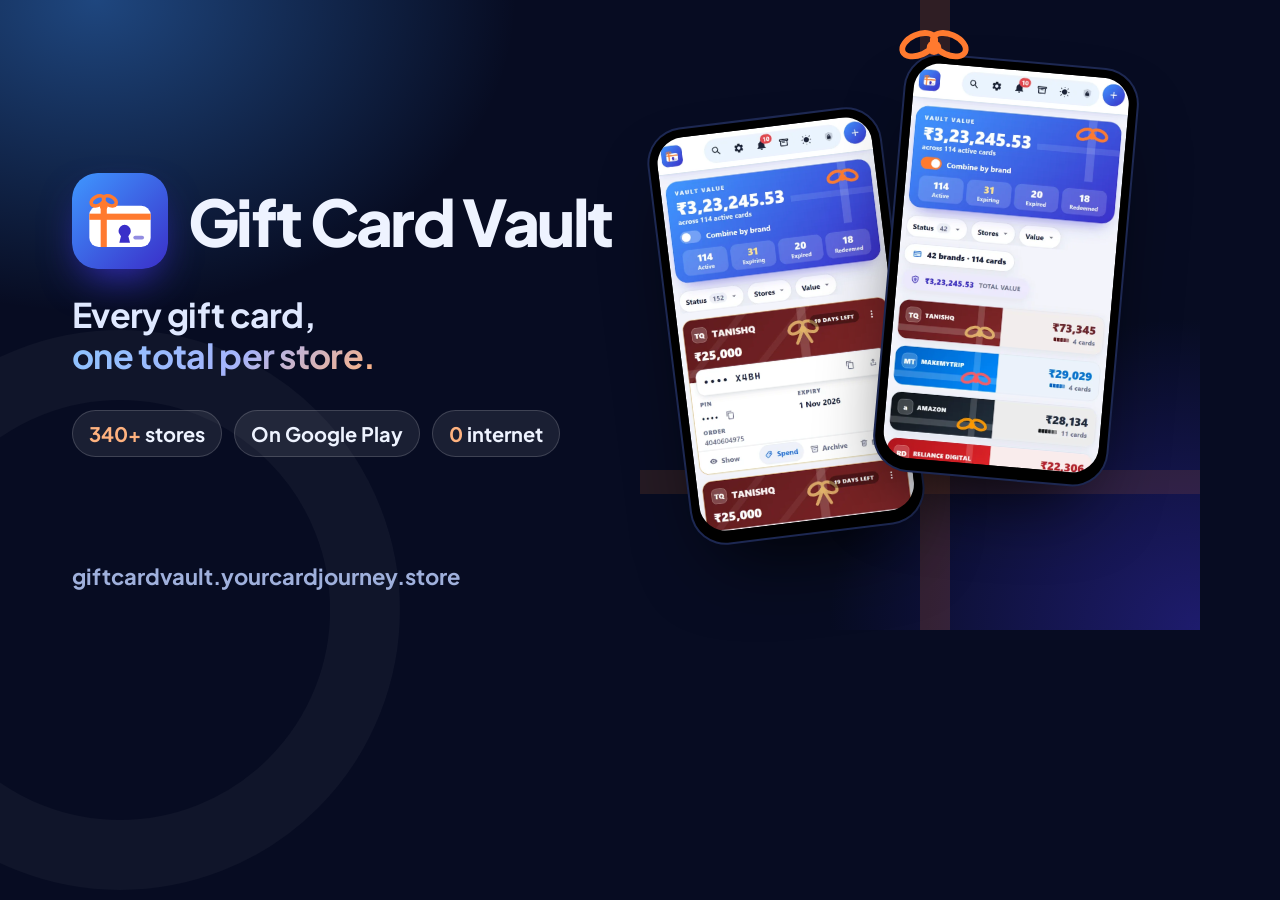
==== tools/og.html @ 73c80b8f "Share card like Card Vault's: text left, store totals + card list phones right Co-Authored-By: Claud" ====
<!doctype html>
<!-- Source for assets/og-share.jpg (1200x630 WhatsApp / X share card).
     The twin of Card Vault's tools/og.html. Regenerate: python tools/make-og.py -->
<html><head><meta charset="utf-8">
<link href="https://fonts.googleapis.com/css2?family=Plus+Jakarta+Sans:wght@600;700;800&display=swap" rel="stylesheet">
<style>
*{margin:0;box-sizing:border-box}
body{width:1200px;height:630px;overflow:hidden;background:#070c22;font-family:"Plus Jakarta Sans",sans-serif;color:#eef3ff;position:relative}
.glow{position:absolute;inset:0;background:radial-gradient(700px 520px at 8% 0%,rgba(63,151,255,.42),transparent 60%),radial-gradient(620px 520px at 100% 100%,rgba(58,47,201,.45),transparent 60%)}
.ring{position:absolute;left:-160px;bottom:-260px;width:560px;height:560px;border-radius:50%;border:70px solid rgba(255,255,255,.035)}
/* the gift ribbon, wrapped behind the phones */
.rib-v{position:absolute;right:250px;top:0;bottom:0;width:30px;background:rgba(255,122,47,.16)}
.rib-h{position:absolute;left:640px;right:0;top:470px;height:24px;background:rgba(255,122,47,.12)}
.left{position:absolute;left:72px;top:0;bottom:0;width:580px;display:flex;flex-direction:column;justify-content:center}
.brand{display:flex;align-items:center;gap:20px}
.brand img{width:96px;height:96px;border-radius:26px;box-shadow:0 18px 40px -12px rgba(58,47,201,.95)}
.brand b{font-size:64px;font-weight:800;letter-spacing:-.04em;line-height:1}
.tag{margin-top:26px;font-size:34px;font-weight:700;line-height:1.2;letter-spacing:-.02em;color:#dfe8ff}
.tag em{font-style:normal;background:linear-gradient(135deg,#8cc4ff,#a5b4fc 55%,#ffb27f);-webkit-background-clip:text;background-clip:text;color:transparent}
.chips{display:flex;gap:12px;margin-top:34px;flex-wrap:wrap}
.chip{padding:10px 16px;border-radius:999px;background:rgba(255,255,255,.08);border:1px solid rgba(255,255,255,.16);font-size:20px;font-weight:700;white-space:nowrap}
.chip b{color:#ffb27f}
.url{position:absolute;left:72px;bottom:40px;font-size:22px;font-weight:700;color:#9fb0dc}
.phones{position:absolute;right:40px;top:0;bottom:0;width:520px}
.ph{position:absolute;width:232px;aspect-ratio:9/16;border-radius:34px;padding:8px;background:#000;box-shadow:0 0 0 2px #1d2852,0 40px 80px -30px rgba(0,0,0,.9)}
.ph img{width:100%;height:100%;object-fit:cover;object-position:top;border-radius:27px}
.p1{left:30px;top:118px;transform:rotate(-7deg)}
.p2{left:250px;top:62px;transform:rotate(5deg);z-index:2}
.bow{position:absolute;right:226px;top:20px;width:80px;z-index:3}
</style></head>
<body>
<div class="glow"></div><div class="ring"></div><div class="rib-v"></div><div class="rib-h"></div>
<div class="left">
  <div class="brand"><img src="../assets/favicon.svg"><b>Gift Card Vault</b></div>
  <p class="tag">Every gift card,<br><em>one total per store.</em></p>
  <div class="chips">
    <span class="chip"><b>340+</b> stores</span>
    <span class="chip">On Google Play</span>
    <span class="chip"><b>0</b> internet</span>
  </div>
</div>
<div class="url">giftcardvault.yourcardjourney.store</div>
<div class="phones">
  <div class="ph p1"><img src="../assets/01-home.webp"></div>
  <div class="ph p2"><img src="../assets/02-combine.webp"></div>
</div>
<svg class="bow" viewBox="0 0 110 70" aria-hidden="true"><g fill="none" stroke="#ff7a2f" stroke-width="8"><ellipse cx="34" cy="34" rx="24" ry="14" transform="rotate(-24 34 34)"/><ellipse cx="76" cy="34" rx="24" ry="14" transform="rotate(24 76 34)"/></g><circle cx="55" cy="38" r="10" fill="#ff7a2f"/></svg>
</body></html>
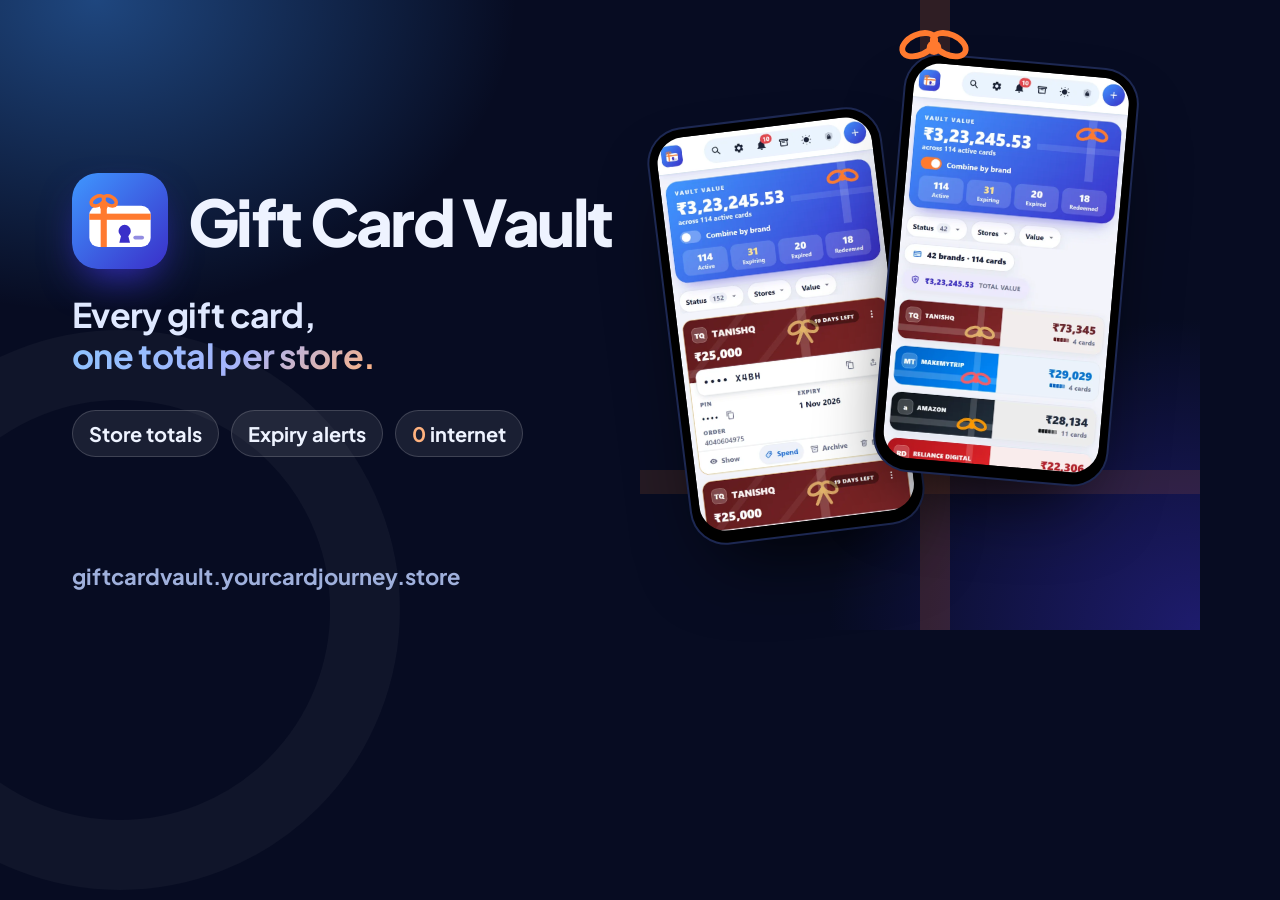
==== commit b49a6c9e: "Share card chips: Store totals, Expiry alerts, 0 internet Co-Authored-By: Claude Opus 5.5 <noreply@a" ====
--- a/tools/og.html
+++ b/tools/og.html
@@ -1,5 +1,5 @@
 <!doctype html>
-<!-- Source for assets/og-share.jpg (1200x630 WhatsApp / X share card).
+<!-- Source for assets/og-gift.jpg (1200x630 WhatsApp / X share card).
      The twin of Card Vault's tools/og.html. Regenerate: python tools/make-og.py -->
 <html><head><meta charset="utf-8">
 <link href="https://fonts.googleapis.com/css2?family=Plus+Jakarta+Sans:wght@600;700;800&display=swap" rel="stylesheet">
@@ -34,8 +34,8 @@
   <div class="brand"><img src="../assets/favicon.svg"><b>Gift Card Vault</b></div>
   <p class="tag">Every gift card,<br><em>one total per store.</em></p>
   <div class="chips">
-    <span class="chip"><b>340+</b> stores</span>
-    <span class="chip">On Google Play</span>
+    <span class="chip">Store totals</span>
+    <span class="chip">Expiry alerts</span>
     <span class="chip"><b>0</b> internet</span>
   </div>
 </div>
